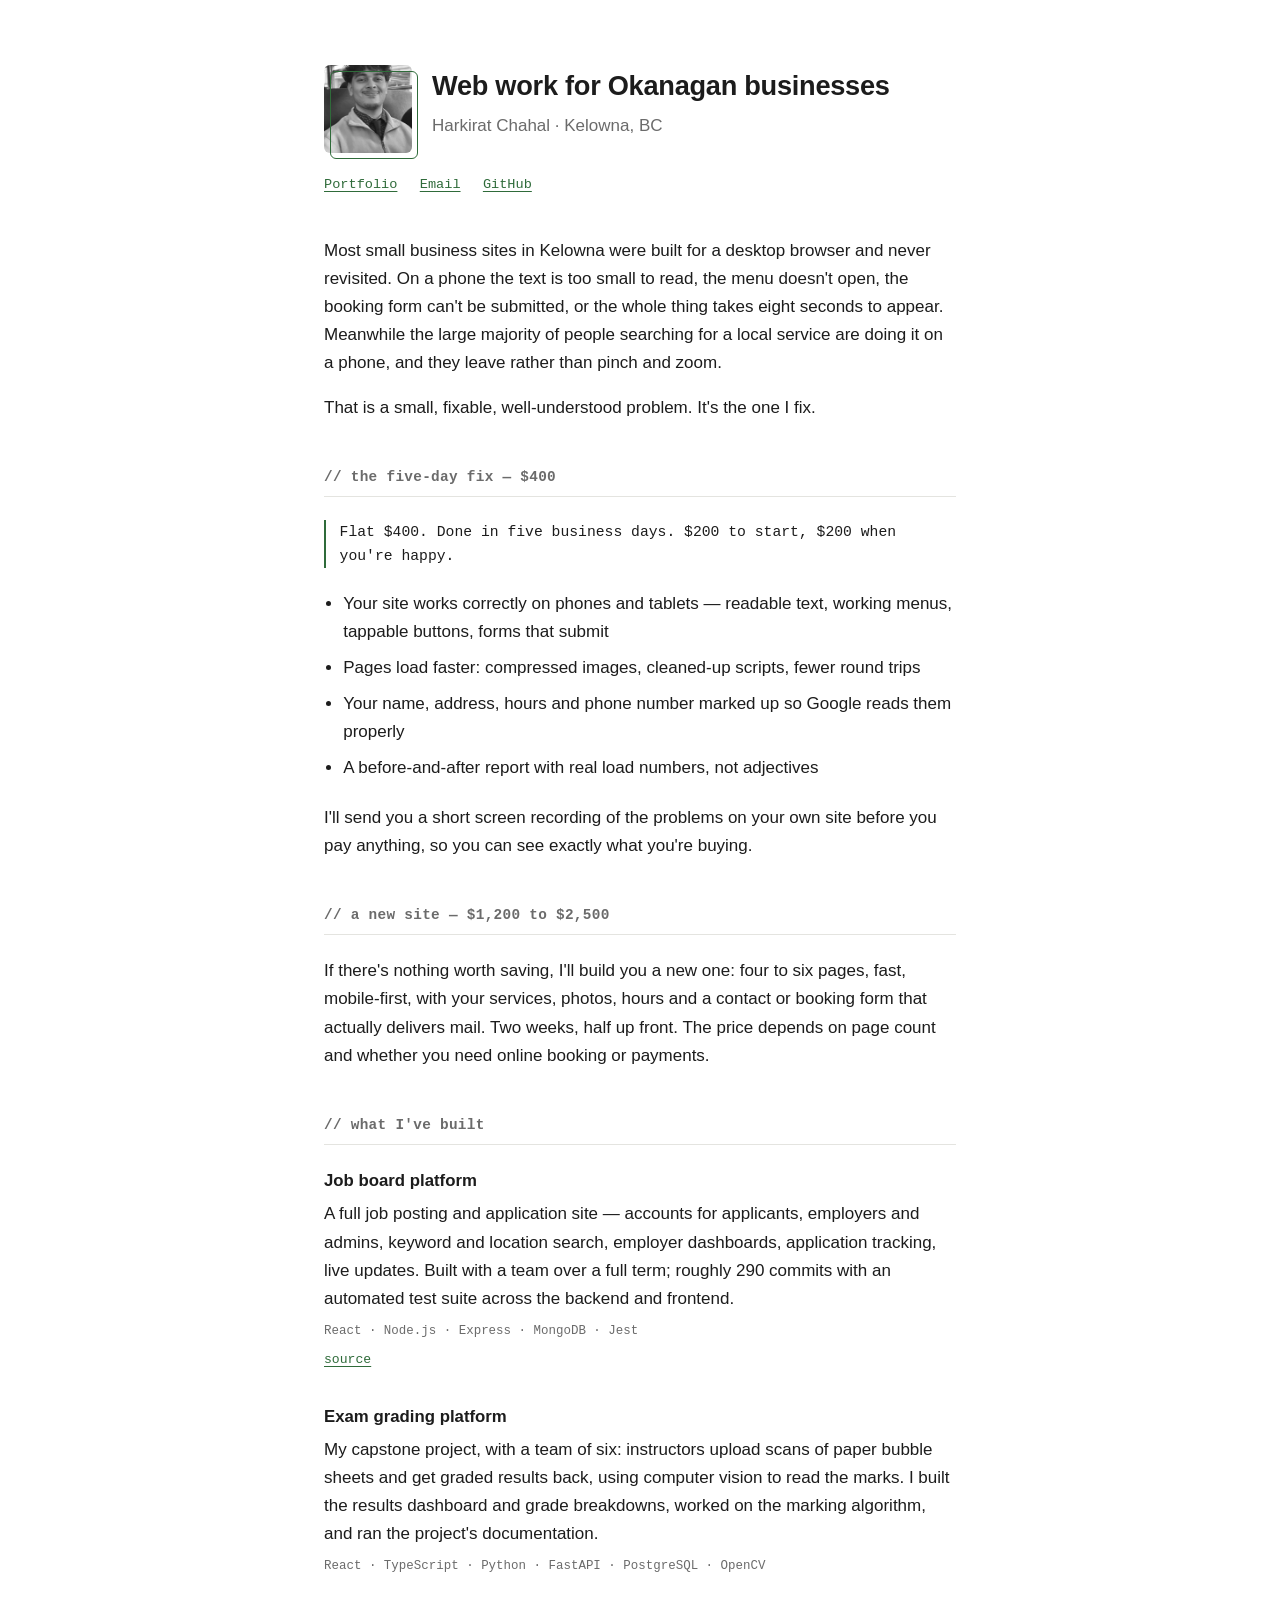
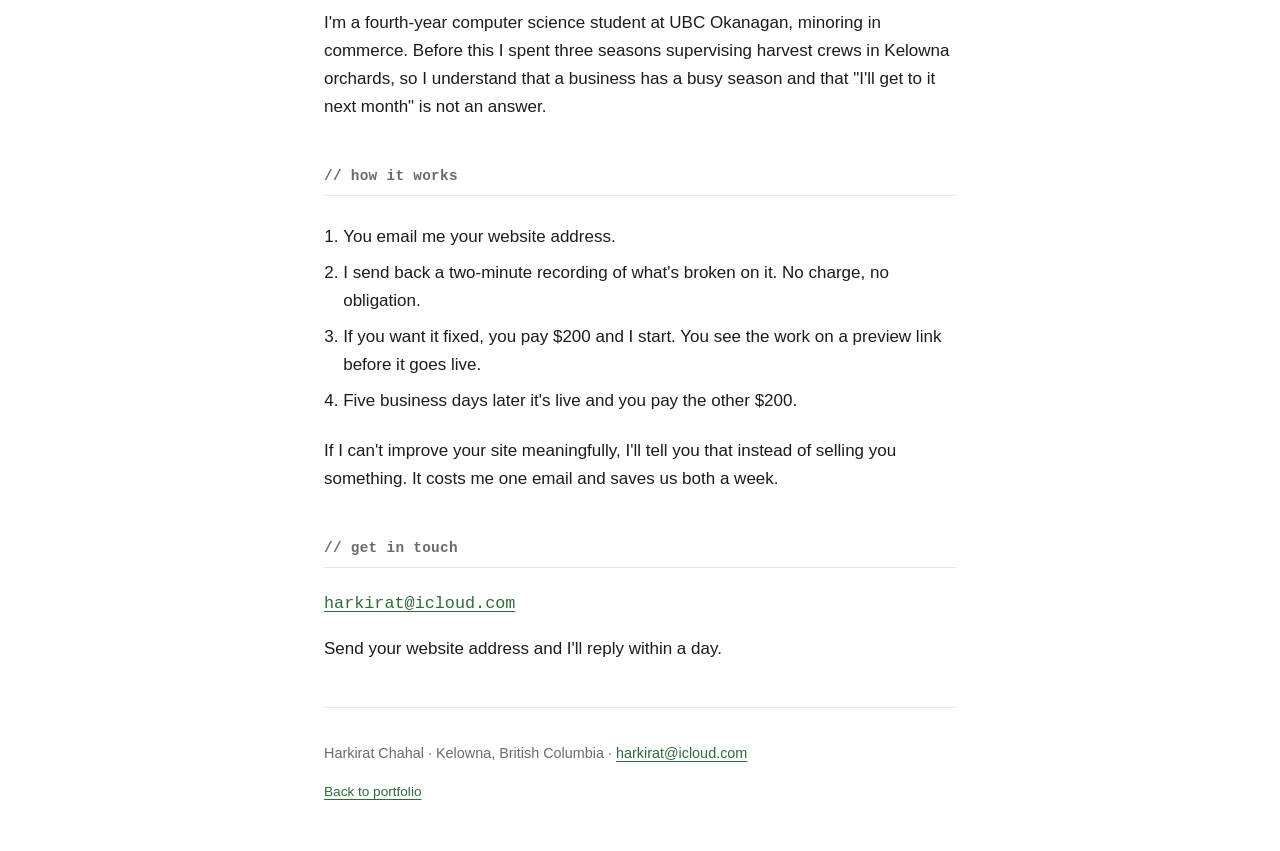
==== hire.html @ e5ebf05c "Add freelance services page; fix dead project links - index.html: three project 'source' links point" ====
<!DOCTYPE html>
<html lang="en">
<head>
  <meta charset="UTF-8">
  <meta name="viewport" content="width=device-width, initial-scale=1.0">
  <title>Freelance Web Work — Harkirat Chahal</title>
  <meta name="description" content="Harkirat Chahal — freelance web development for Okanagan businesses. Mobile and speed fixes in five days, and full small-business websites.">
  <link rel="stylesheet" href="style.css">
</head>
<body>
  <main>
    <header>
      <div class="header-row">
        <a href="index.html" class="pfp" aria-hidden="true" tabindex="-1">
          <img src="linkedin-pic.jpeg" alt="Harkirat Chahal">
        </a>
        <div>
          <h1>Web work for Okanagan businesses</h1>
          <p class="tagline">Harkirat Chahal · Kelowna, BC</p>
        </div>
      </div>
      <nav class="links">
        <a href="index.html">Portfolio</a>
        <a href="mailto:harkirat@icloud.com">Email</a>
        <a href="https://github.com/harkirat-c">GitHub</a>
      </nav>
    </header>

    <section id="problem">
      <p>
        Most small business sites in Kelowna were built for a desktop browser and
        never revisited. On a phone the text is too small to read, the menu doesn't
        open, the booking form can't be submitted, or the whole thing takes eight
        seconds to appear. Meanwhile the large majority of people searching for a
        local service are doing it on a phone, and they leave rather than pinch
        and zoom.
      </p>
      <p>That is a small, fixable, well-understood problem. It's the one I fix.</p>
    </section>

    <section id="offer">
      <h2>// the five-day fix — $400</h2>
      <p class="price-line">Flat $400. Done in five business days. $200 to start, $200 when you're happy.</p>
      <ul class="deliverables">
        <li>Your site works correctly on phones and tablets — readable text, working menus, tappable buttons, forms that submit</li>
        <li>Pages load faster: compressed images, cleaned-up scripts, fewer round trips</li>
        <li>Your name, address, hours and phone number marked up so Google reads them properly</li>
        <li>A before-and-after report with real load numbers, not adjectives</li>
      </ul>
      <p>
        I'll send you a short screen recording of the problems on your own site
        before you pay anything, so you can see exactly what you're buying.
      </p>
    </section>

    <section id="bigger">
      <h2>// a new site — $1,200 to $2,500</h2>
      <p>
        If there's nothing worth saving, I'll build you a new one: four to six pages,
        fast, mobile-first, with your services, photos, hours and a contact or
        booking form that actually delivers mail. Two weeks, half up front. The price
        depends on page count and whether you need online booking or payments.
      </p>
    </section>

    <section id="proof">
      <h2>// what I've built</h2>
      <article class="project">
        <h3>Job board platform</h3>
        <p>
          A full job posting and application site — accounts for applicants, employers
          and admins, keyword and location search, employer dashboards, application
          tracking, live updates. Built with a team over a full term; roughly 290
          commits with an automated test suite across the backend and frontend.
        </p>
        <p class="tags">React · Node.js · Express · MongoDB · Jest</p>
        <p class="plink"><a href="https://github.com/harkirat-c/job-board-showcase">source</a></p>
      </article>
      <article class="project">
        <h3>Exam grading platform</h3>
        <p>
          My capstone project, with a team of six: instructors upload scans of paper
          bubble sheets and get graded results back, using computer vision to read the
          marks. I built the results dashboard and grade breakdowns, worked on the
          marking algorithm, and ran the project's documentation.
        </p>
        <p class="tags">React · TypeScript · Python · FastAPI · PostgreSQL · OpenCV</p>
      </article>
      <p>
        I'm a fourth-year computer science student at UBC Okanagan, minoring in
        commerce. Before this I spent three seasons supervising harvest crews in
        Kelowna orchards, so I understand that a business has a busy season and that
        "I'll get to it next month" is not an answer.
      </p>
    </section>

    <section id="how">
      <h2>// how it works</h2>
      <ol class="steps">
        <li>You email me your website address.</li>
        <li>I send back a two-minute recording of what's broken on it. No charge, no obligation.</li>
        <li>If you want it fixed, you pay $200 and I start. You see the work on a preview link before it goes live.</li>
        <li>Five business days later it's live and you pay the other $200.</li>
      </ol>
      <p>
        If I can't improve your site meaningfully, I'll tell you that instead of
        selling you something. It costs me one email and saves us both a week.
      </p>
    </section>

    <section id="contact">
      <h2>// get in touch</h2>
      <p class="cta">
        <a href="mailto:harkirat@icloud.com?subject=Website%20audit%20request">harkirat@icloud.com</a>
      </p>
      <p>Send your website address and I'll reply within a day.</p>
    </section>

    <footer>
      <p>Harkirat Chahal · Kelowna, British Columbia · <a href="mailto:harkirat@icloud.com">harkirat@icloud.com</a></p>
      <p class="foot-alt"><a href="index.html">Back to portfolio</a></p>
    </footer>
  </main>
</body>
</html>
---- style.css ----
:root {
  --ink: #1c1c1c;
  --muted: #6b6b6b;
  --accent: #2f6b3a;
  --rule: #e4e4e0;
  --mono: ui-monospace, "SF Mono", "Cascadia Code", Menlo, Consolas, monospace;
}

* { box-sizing: border-box; }

body {
  margin: 0;
  color: var(--ink);
  background: #fff;
  font: 17px/1.65 -apple-system, BlinkMacSystemFont, "Segoe UI", Roboto, Helvetica, Arial, sans-serif;
}

main {
  max-width: 42rem;
  margin: 0 auto;
  padding: 4rem 1.25rem 3rem;
}

header { margin-bottom: 2.5rem; }

h1 {
  font-size: 1.7rem;
  margin: 0 0 0.2rem;
  letter-spacing: -0.01em;
}

.tagline {
  color: var(--muted);
  margin: 0 0 0.9rem;
}

.links a {
  font-family: var(--mono);
  font-size: 0.85rem;
  margin-right: 1.1rem;
}

a {
  color: var(--accent);
  text-decoration-thickness: 1px;
  text-underline-offset: 3px;
}

a:hover { text-decoration-thickness: 2px; }

a:focus-visible {
  outline: 2px solid var(--accent);
  outline-offset: 2px;
}

section { margin-bottom: 2.75rem; }

h2 {
  font-family: var(--mono);
  font-size: 0.9rem;
  font-weight: 600;
  color: var(--muted);
  letter-spacing: 0.02em;
  border-bottom: 1px solid var(--rule);
  padding-bottom: 0.4rem;
  margin: 0 0 1.4rem;
}

.project { margin-bottom: 2rem; }

.project h3 {
  font-size: 1.05rem;
  margin: 0 0 0.35rem;
}

.project p { margin: 0 0 0.5rem; }

.tags {
  font-family: var(--mono);
  font-size: 0.78rem;
  color: var(--muted);
}

.plink { font-family: var(--mono); font-size: 0.82rem; }

.jobs {
  list-style: none;
  padding: 0;
  margin: 0 0 1rem;
}

.jobs li {
  padding: 0.45rem 0;
  border-bottom: 1px solid var(--rule);
}

.role { font-weight: 600; }

.when {
  color: var(--muted);
  font-family: var(--mono);
  font-size: 0.82rem;
}

footer {
  border-top: 1px solid var(--rule);
  padding-top: 1.25rem;
  color: var(--muted);
  font-size: 0.9rem;
}

@media (max-width: 480px) {
  main { padding-top: 2.5rem; }
  body { font-size: 16px; }
}

.header-row {
  display: flex;
  align-items: center;
  gap: 1.25rem;
  margin-bottom: 0.9rem;
}

.pfp {
  flex-shrink: 0;
  display: block;
  position: relative;
}

.pfp img {
  display: block;
  width: 88px;
  height: 88px;
  object-fit: cover;
  border-radius: 6px;
  filter: grayscale(1);
  transition: filter 0.35s ease, transform 0.35s ease;
}

.pfp::after {
  content: "";
  position: absolute;
  inset: 0;
  border: 1.5px solid var(--accent);
  border-radius: 6px;
  transform: translate(6px, 6px);
  transition: transform 0.35s ease;
  pointer-events: none;
}

.pfp:hover img { filter: grayscale(0); transform: translate(-2px, -2px); }
.pfp:hover::after { transform: translate(3px, 3px); }

@media (prefers-reduced-motion: reduce) {
  .pfp img, .pfp::after { transition: none; }
}

@media (max-width: 480px) {
  .pfp img { width: 72px; height: 72px; }
}
/* --- hire.html --- */

.price-line {
  font-family: var(--mono);
  font-size: 0.92rem;
  color: var(--ink);
  border-left: 2px solid var(--accent);
  padding-left: 0.85rem;
  margin: 0 0 1.1rem;
}

.deliverables,
.steps {
  padding-left: 1.2rem;
  margin: 0 0 1.1rem;
}

.deliverables li,
.steps li { padding: 0.25rem 0; }

.cta {
  font-family: var(--mono);
  font-size: 1.05rem;
  margin: 0 0 0.5rem;
}

.foot-alt {
  font-size: 0.85rem;
  margin: 0.4rem 0 0;
}
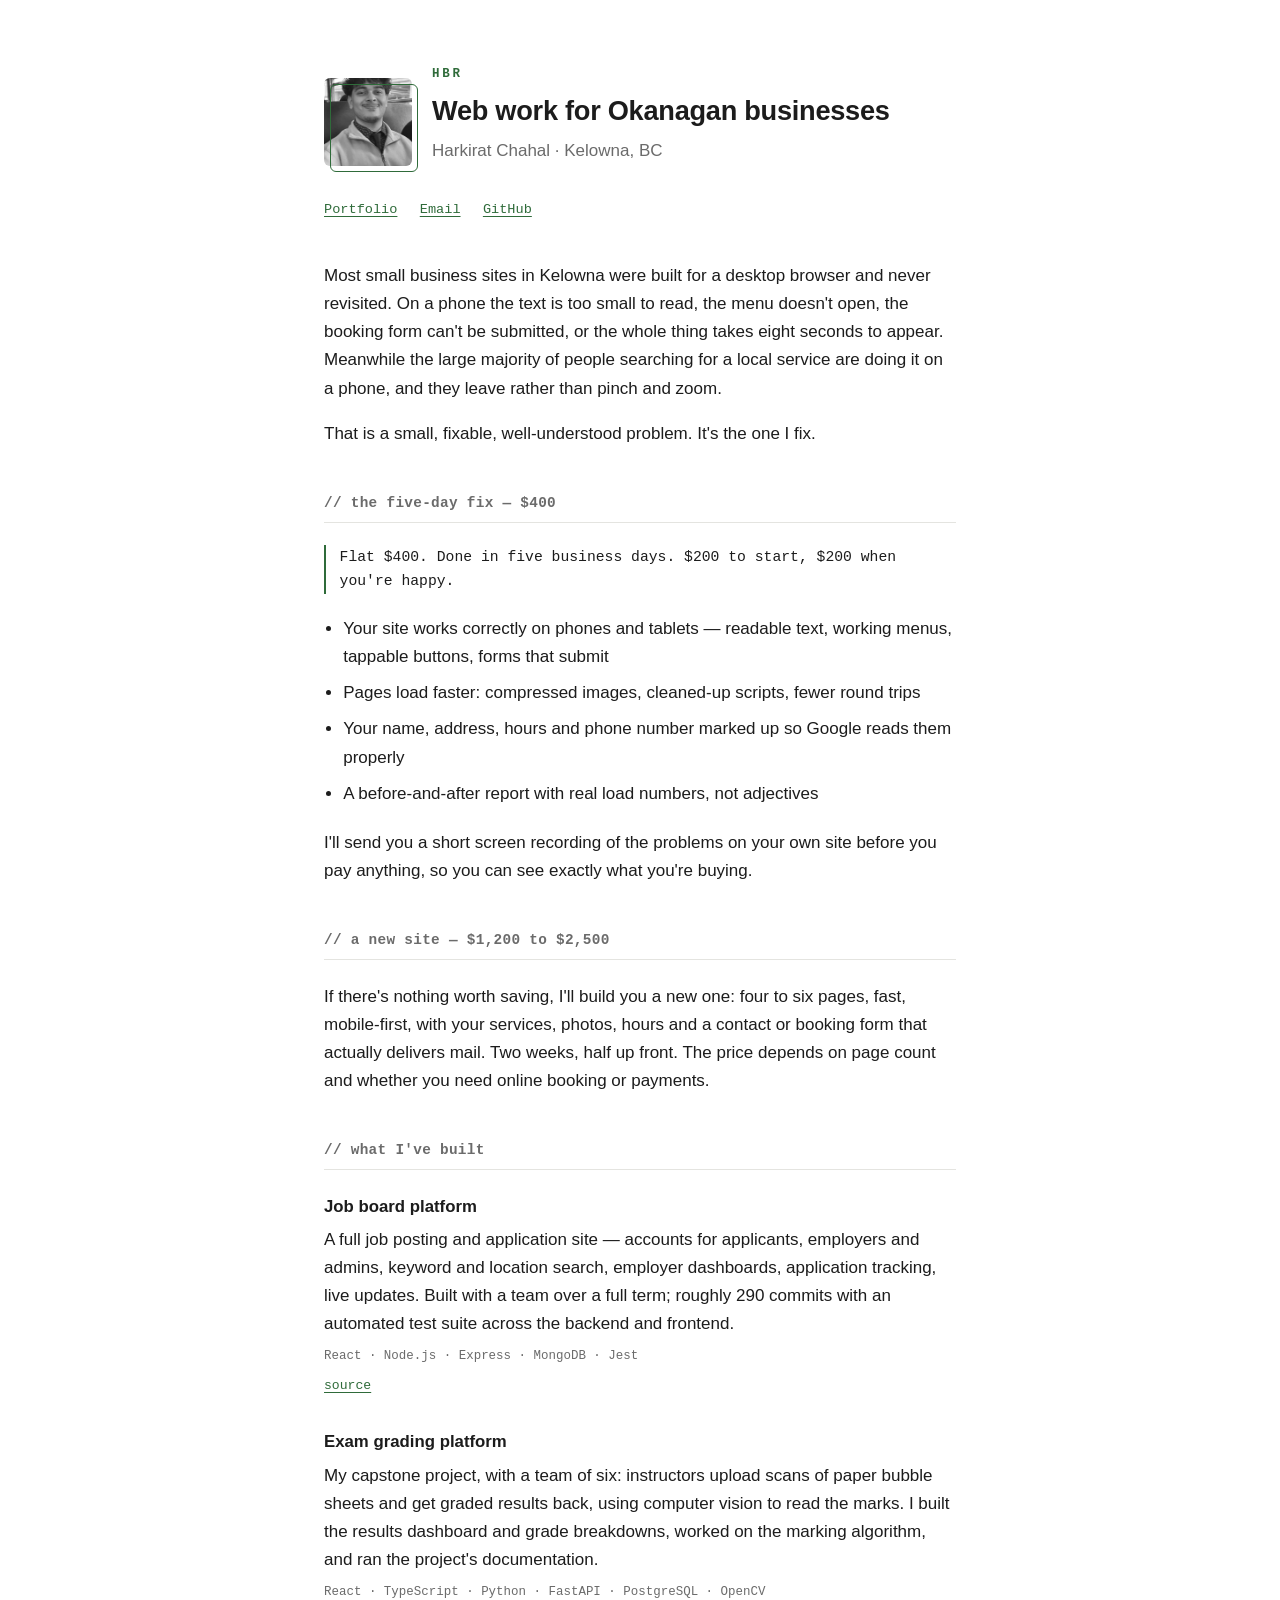
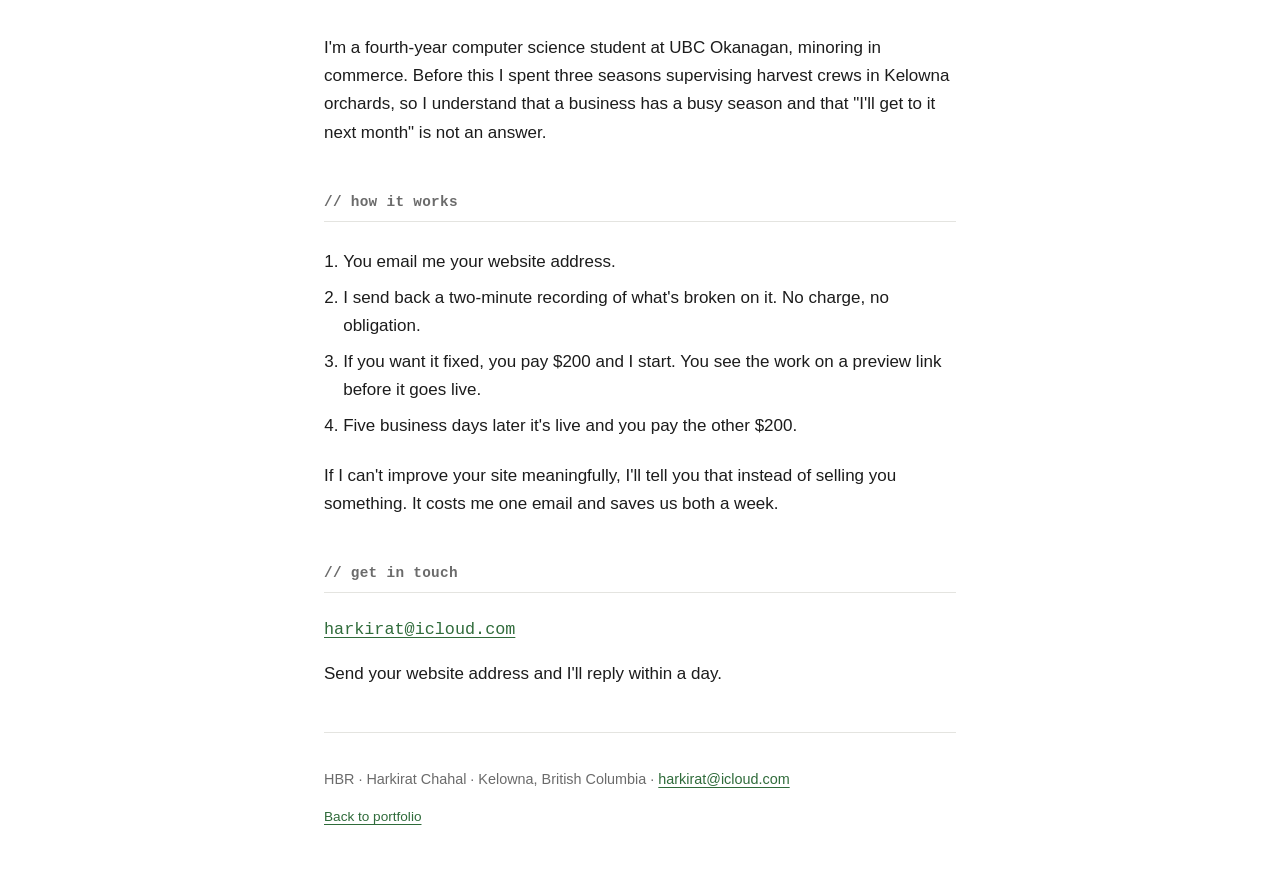
==== commit 27986233: "Brand the services page as HBR" ====
--- a/hire.html
+++ b/hire.html
@@ -3,8 +3,8 @@
 <head>
   <meta charset="UTF-8">
   <meta name="viewport" content="width=device-width, initial-scale=1.0">
-  <title>Freelance Web Work — Harkirat Chahal</title>
-  <meta name="description" content="Harkirat Chahal — freelance web development for Okanagan businesses. Mobile and speed fixes in five days, and full small-business websites.">
+  <title>HBR — Web Work for Okanagan Businesses</title>
+  <meta name="description" content="HBR — web development for Okanagan businesses by Harkirat Chahal. Mobile and speed fixes in five days, and full small-business websites.">
   <link rel="stylesheet" href="style.css">
 </head>
 <body>
@@ -15,6 +15,7 @@
           <img src="linkedin-pic.jpeg" alt="Harkirat Chahal">
         </a>
         <div>
+          <p class="wordmark">HBR</p>
           <h1>Web work for Okanagan businesses</h1>
           <p class="tagline">Harkirat Chahal · Kelowna, BC</p>
         </div>
@@ -117,7 +118,7 @@
     </section>
 
     <footer>
-      <p>Harkirat Chahal · Kelowna, British Columbia · <a href="mailto:harkirat@icloud.com">harkirat@icloud.com</a></p>
+      <p>HBR · Harkirat Chahal · Kelowna, British Columbia · <a href="mailto:harkirat@icloud.com">harkirat@icloud.com</a></p>
       <p class="foot-alt"><a href="index.html">Back to portfolio</a></p>
     </footer>
   </main>
--- a/style.css
+++ b/style.css
@@ -188,3 +188,12 @@
   font-size: 0.85rem;
   margin: 0.4rem 0 0;
 }
+
+.wordmark {
+  font-family: var(--mono);
+  font-size: 0.78rem;
+  font-weight: 600;
+  letter-spacing: 0.22em;
+  color: var(--accent);
+  margin: 0 0 0.3rem;
+}
